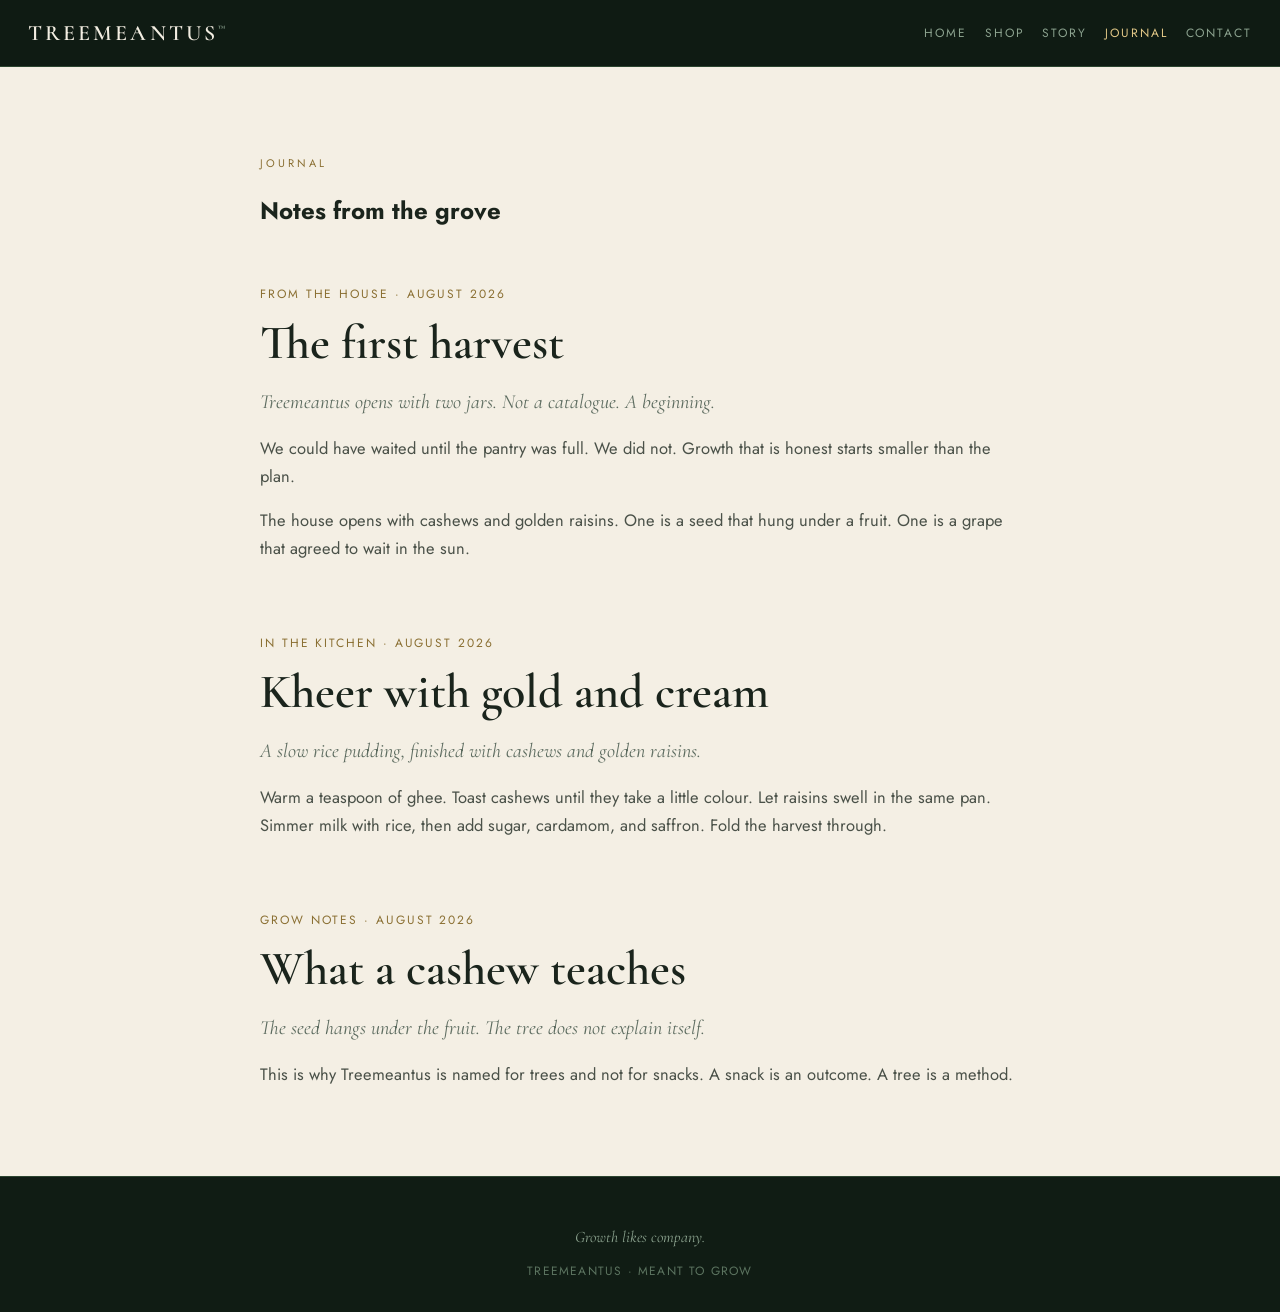
==== journal.html @ 377d45cd "Add shop, story, journal, and contact HTML pages" ====
<!DOCTYPE html>
<html lang="en">
<head>
  <meta charset="UTF-8">
  <meta name="viewport" content="width=device-width, initial-scale=1.0">
  <title>Journal — Treemeantus</title>
  <link rel="preconnect" href="https://fonts.googleapis.com">
  <link href="https://fonts.googleapis.com/css2?family=Cormorant+Garamond:ital,wght@0,600;1,500&family=Cormorant:wght@600&family=Jost:wght@300;400;500&display=swap" rel="stylesheet">
  <link rel="stylesheet" href="style.css">
</head>
<body>
  <header class="nav">
    <a class="nav-brand" href="index.html">Treemeantus<sup>™</sup></a>
    <nav class="nav-links">
      <a href="index.html">Home</a>
      <a href="shop.html">Shop</a>
      <a href="story.html">Story</a>
      <a class="active" href="journal.html">Journal</a>
      <a href="contact.html">Contact</a>
    </nav>
  </header>
  <section class="section parchment">
    <div class="section-narrow">
      <p class="eyebrow">Journal</p>
      <h1 class="display">Notes from the grove</h1>
      <article id="the-first-harvest" style="margin-top:56px;">
        <p class="meta">From the house · August 2026</p>
        <h2 class="display">The first harvest</h2>
        <p class="lede">Treemeantus opens with two jars. Not a catalogue. A beginning.</p>
        <div class="prose">
          <p>We could have waited until the pantry was full. We did not. Growth that is honest starts smaller than the plan.</p>
          <p>The house opens with cashews and golden raisins. One is a seed that hung under a fruit. One is a grape that agreed to wait in the sun.</p>
        </div>
      </article>
      <article id="kheer" style="margin-top:72px;">
        <p class="meta">In the kitchen · August 2026</p>
        <h2 class="display">Kheer with gold and cream</h2>
        <p class="lede">A slow rice pudding, finished with cashews and golden raisins.</p>
        <div class="prose">
          <p>Warm a teaspoon of ghee. Toast cashews until they take a little colour. Let raisins swell in the same pan. Simmer milk with rice, then add sugar, cardamom, and saffron. Fold the harvest through.</p>
        </div>
      </article>
      <article id="cashew" style="margin-top:72px;">
        <p class="meta">Grow notes · August 2026</p>
        <h2 class="display">What a cashew teaches</h2>
        <p class="lede">The seed hangs under the fruit. The tree does not explain itself.</p>
        <div class="prose">
          <p>This is why Treemeantus is named for trees and not for snacks. A snack is an outcome. A tree is a method.</p>
        </div>
      </article>
    </div>
  </section>
  <footer class="site-footer">
    <p class="story">Growth likes company.</p>
    <p>TREEMEANTUS · MEANT TO GROW</p>
  </footer>
</body>
</html>
---- style.css ----
:root {
  --bg-deep: #101c14;
  --bg-panel: #16261a;
  --bg-mid: #1b2c1f;
  --line: #2c4530;
  --gold: #c9a24b;
  --gold-soft: #e3c988;
  --gold-dim: #8a6f32;
  --cream: #f2ede1;
  --sage: #8ca38f;
  --parchment: #f4efe4;
  --ink: #1a241c;
  --muted: #5c6b5f;
}

* { box-sizing: border-box; }
html, body { margin: 0; padding: 0; }
html { scroll-behavior: smooth; }
body {
  background: var(--bg-deep);
  color: var(--cream);
  font-family: "Jost", sans-serif;
  font-weight: 400;
  line-height: 1.55;
}

img { max-width: 100%; display: block; }
a { color: inherit; }

.nav {
  position: sticky;
  top: 0;
  z-index: 20;
  display: flex;
  align-items: center;
  justify-content: space-between;
  gap: 16px;
  padding: 16px 28px;
  background: rgba(16, 28, 20, 0.92);
  border-bottom: 1px solid var(--line);
  backdrop-filter: blur(10px);
}
.nav-brand {
  font-family: "Cormorant", serif;
  font-size: 22px;
  font-weight: 600;
  letter-spacing: 0.14em;
  text-transform: uppercase;
  text-decoration: none;
}
.nav-brand sup { font-size: 10px; color: var(--sage); letter-spacing: 0; }
.nav-links { display: flex; flex-wrap: wrap; gap: 18px; }
.nav-links a {
  text-decoration: none;
  font-size: 12px;
  letter-spacing: 0.16em;
  text-transform: uppercase;
  color: var(--sage);
}
.nav-links a:hover,
.nav-links a.active { color: var(--gold-soft); }

.hero {
  position: relative;
  min-height: 92vh;
  display: flex;
  align-items: center;
  justify-content: center;
  text-align: center;
  padding: 80px 24px 72px;
  overflow: hidden;
}
.hero-bg {
  position: absolute;
  inset: 0;
  background:
    linear-gradient(180deg, rgba(16,28,20,0.55) 0%, rgba(16,28,20,0.45) 50%, #101c14 100%),
    url("https://images.unsplash.com/photo-1441974231531-c6227db76b6e?auto=format&fit=crop&w=1800&q=80") center/cover no-repeat;
}
.hero-inner { position: relative; max-width: 720px; }
.wordmark {
  font-family: "Cormorant", serif;
  font-weight: 600;
  letter-spacing: 0.14em;
  font-size: clamp(40px, 8vw, 72px);
  text-transform: uppercase;
  margin: 0;
}
.wordmark sup { font-size: 0.32em; color: var(--sage); }
.tagline {
  margin: 8px 0 0;
  font-size: 12px;
  font-weight: 500;
  letter-spacing: 0.32em;
  text-transform: uppercase;
  color: var(--gold-soft);
}
.brandline {
  font-family: "Cormorant Garamond", serif;
  font-style: italic;
  font-size: clamp(20px, 3vw, 28px);
  line-height: 1.5;
  color: var(--sage);
  margin: 28px auto 0;
  max-width: 560px;
}
.actions { display: flex; flex-wrap: wrap; justify-content: center; gap: 12px; margin-top: 36px; }

.btn {
  display: inline-flex;
  align-items: center;
  justify-content: center;
  padding: 13px 22px;
  border-radius: 8px;
  text-decoration: none;
  font-size: 13px;
  letter-spacing: 0.12em;
  text-transform: uppercase;
  border: 1px solid transparent;
}
.btn-gold { background: var(--gold); color: var(--bg-deep); }
.btn-gold:hover { background: var(--gold-soft); }
.btn-outline { border-color: var(--gold); color: var(--cream); background: transparent; }
.btn-outline:hover { background: rgba(201, 162, 75, 0.12); }
.btn-forest { background: var(--bg-deep); color: var(--cream); border-color: var(--bg-deep); }

.section { padding: 88px 24px; }
.section-narrow { max-width: 760px; margin: 0 auto; }
.section-wide { max-width: 1120px; margin: 0 auto; }
.parchment { background: var(--parchment); color: var(--ink); }
.forest { background: var(--bg-deep); color: var(--cream); }
.forest-mid { background: var(--bg-mid); }

.eyebrow {
  margin: 0;
  font-size: 11px;
  letter-spacing: 0.28em;
  text-transform: uppercase;
  color: var(--gold-dim);
}
.forest .eyebrow, .forest-mid .eyebrow { color: var(--gold); }
h2.display {
  font-family: "Cormorant Garamond", serif;
  font-weight: 600;
  font-size: clamp(32px, 5vw, 48px);
  margin: 10px 0 0;
  line-height: 1.15;
}
.lede {
  font-family: "Cormorant Garamond", serif;
  font-style: italic;
  font-size: 20px;
  color: var(--muted);
  margin: 16px 0 0;
}
.forest .lede, .forest-mid .lede { color: var(--sage); }
.prose p { color: rgba(26, 36, 28, 0.78); margin: 16px 0 0; font-size: 16.5px; line-height: 1.7; }
.center { text-align: center; }

.grid-3, .grid-2, .grid-4 { display: grid; gap: 20px; margin-top: 40px; }
.grid-3 { grid-template-columns: repeat(3, 1fr); }
.grid-2 { grid-template-columns: repeat(2, 1fr); }
.grid-4 { grid-template-columns: repeat(4, 1fr); }

.card {
  background: #fff;
  border-radius: 12px;
  overflow: hidden;
  box-shadow: 0 0 0 1px rgba(44, 69, 48, 0.12);
  text-decoration: none;
  color: inherit;
}
.card-media {
  aspect-ratio: 4 / 3;
  background: #d7cbb4 center/cover no-repeat;
}
.card-body { padding: 20px; }
.card h3 {
  font-family: "Cormorant Garamond", serif;
  font-size: 26px;
  margin: 6px 0 0;
  color: var(--bg-deep);
}
.price { margin: 10px 0 0; font-size: 14px; letter-spacing: 0.04em; color: var(--gold-dim); }
.meta { font-size: 12px; letter-spacing: 0.16em; text-transform: uppercase; color: var(--gold-dim); }

.room {
  position: relative;
  min-height: 260px;
  border-radius: 12px;
  overflow: hidden;
  text-decoration: none;
  display: flex;
  align-items: flex-end;
}
.room-bg { position: absolute; inset: 0; background-size: cover; background-position: center; }
.room::after {
  content: "";
  position: absolute;
  inset: 0;
  background: linear-gradient(180deg, transparent 20%, rgba(16, 28, 20, 0.88) 100%);
}
.room-copy { position: relative; z-index: 1; padding: 24px; }
.room h3 { font-family: "Cormorant Garamond", serif; font-size: 30px; margin: 6px 0 0; }
.room p { margin: 8px 0 0; color: rgba(242, 237, 225, 0.82); font-size: 14px; max-width: 360px; }

.pillar {
  border: 1px solid var(--line);
  background: var(--bg-panel);
  border-radius: 12px;
  padding: 22px 20px;
}
.pillar h3 { font-family: "Cormorant Garamond", serif; font-size: 26px; color: var(--gold-soft); margin: 0; }
.pillar p { margin: 10px 0 0; color: var(--sage); font-size: 14px; }

.split { display: grid; grid-template-columns: 1fr 1fr; gap: 48px; align-items: center; }
.origin-photos { display: grid; grid-template-columns: 1fr 1fr; gap: 12px; }
.origin-photos figure:nth-child(2) { margin-top: 28px; }
.origin-photos figcaption {
  margin-top: 8px;
  font-size: 11px;
  letter-spacing: 0.2em;
  text-transform: uppercase;
  color: var(--muted);
}
.pack {
  width: 100%;
  border-radius: 12px;
  object-fit: cover;
  aspect-ratio: 3 / 4;
  background: #e8dfcd;
}

.site-footer {
  padding: 48px 24px 32px;
  border-top: 1px solid var(--line);
  text-align: center;
}
.site-footer p { margin: 0; color: #5c7460; font-size: 12px; letter-spacing: 0.1em; }
.site-footer .story {
  font-family: "Cormorant Garamond", serif;
  font-style: italic;
  font-size: 16px;
  color: var(--sage);
  letter-spacing: 0;
  margin-bottom: 12px;
}
.socials {
  display: flex;
  flex-wrap: wrap;
  justify-content: center;
  gap: 16px;
  margin: 0 0 22px;
}
.socials a { color: var(--sage); text-decoration: none; font-size: 12px; letter-spacing: 0.14em; text-transform: uppercase; }
.socials a:hover { color: var(--gold-soft); }

.product-hero { display: grid; grid-template-columns: 1fr 1fr; gap: 40px; align-items: start; }
.product-hero img { width: 100%; border-radius: 12px; background: #fff; aspect-ratio: 1; object-fit: cover; }
.note { margin-top: 16px; font-size: 14px; color: var(--muted); }

@media (max-width: 900px) {
  .grid-3, .grid-4, .split, .product-hero { grid-template-columns: 1fr; }
  .grid-2 { grid-template-columns: 1fr; }
  .origin-photos figure:nth-child(2) { margin-top: 0; }
  .nav { padding: 14px 16px; }
  .section { padding: 64px 18px; }
}
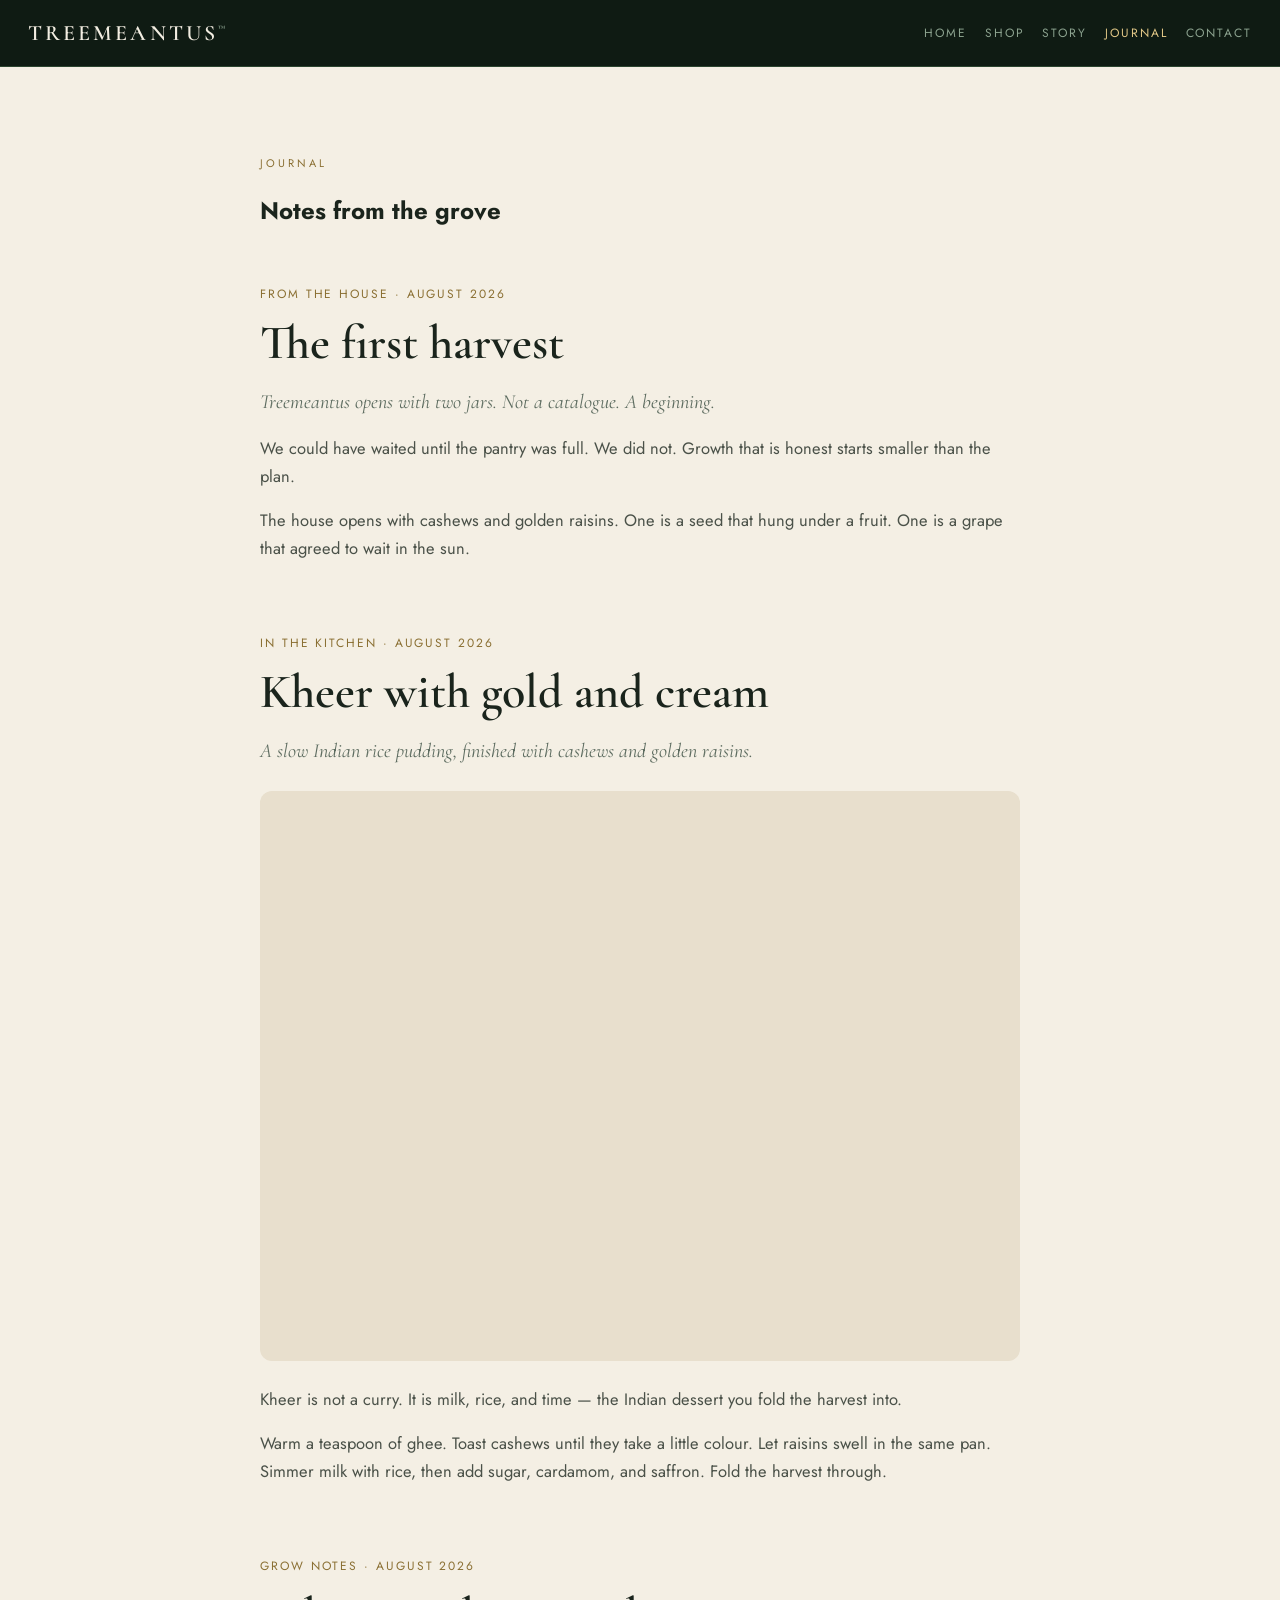
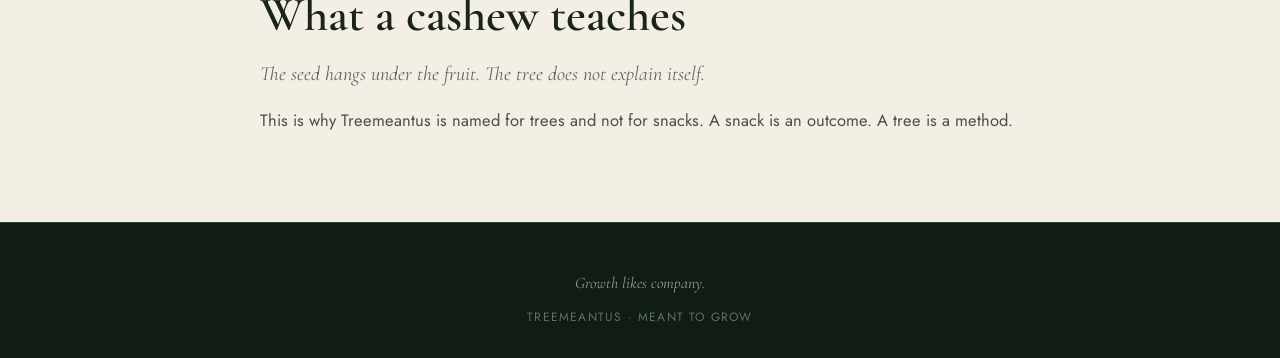
==== commit df421d02: "Replace paneer curry photo with Indian kheer dessert on journal cards" ====
--- a/journal.html
+++ b/journal.html
@@ -7,6 +7,9 @@
   <link rel="preconnect" href="https://fonts.googleapis.com">
   <link href="https://fonts.googleapis.com/css2?family=Cormorant+Garamond:ital,wght@0,600;1,500&family=Cormorant:wght@600&family=Jost:wght@300;400;500&display=swap" rel="stylesheet">
   <link rel="stylesheet" href="style.css">
+  <link rel="stylesheet" href="cashews.css?v=8">
+  <link rel="stylesheet" href="jars.css?v=8">
+  <link rel="stylesheet" href="kheer.css?v=2">
 </head>
 <body>
   <header class="nav">
@@ -35,8 +38,10 @@
       <article id="kheer" style="margin-top:72px;">
         <p class="meta">In the kitchen · August 2026</p>
         <h2 class="display">Kheer with gold and cream</h2>
-        <p class="lede">A slow rice pudding, finished with cashews and golden raisins.</p>
+        <p class="lede">A slow Indian rice pudding, finished with cashews and golden raisins.</p>
+        <div class="card-media img-kheer" role="img" aria-label="Bowl of Indian kheer rice pudding" style="margin:24px 0;border-radius:12px;"></div>
         <div class="prose">
+          <p>Kheer is not a curry. It is milk, rice, and time — the Indian dessert you fold the harvest into.</p>
           <p>Warm a teaspoon of ghee. Toast cashews until they take a little colour. Let raisins swell in the same pan. Simmer milk with rice, then add sugar, cardamom, and saffron. Fold the harvest through.</p>
         </div>
       </article>
--- a/cashews.css
+++ b/cashews.css
@@ -0,0 +1,6 @@
+.img-cashews,.photo-cashews{background-image:url("[data-uri]");background-size:contain;background-position:center;background-repeat:no-repeat;background-color:#f7f3ea}
+.duo{display:grid;grid-template-columns:1fr 1fr;gap:10px}
+.duo .product-photo{width:100%;min-height:0}
+.duo-media{display:grid;grid-template-columns:1fr 1fr;aspect-ratio:4/3}
+.duo-media>div{background-size:contain;background-position:center;background-repeat:no-repeat;background-color:#f7f3ea}
+.product-photo{width:100%;border-radius:12px;aspect-ratio:1;min-height:280px}
--- a/jars.css
+++ b/jars.css
@@ -0,0 +1,13 @@
+.img-cashews,.photo-cashews,.img-raisins,.photo-raisins{
+  background-size:contain;
+  background-position:center;
+  background-repeat:no-repeat;
+  background-color:#f7f3ea;
+}
+.duo{display:grid;grid-template-columns:1fr 1fr;gap:10px}
+.duo .product-photo{width:100%;min-height:0}
+.duo-media{display:grid;grid-template-columns:1fr 1fr;aspect-ratio:4/3;background-image:none}
+.duo-media>div{background-size:contain;background-position:center;background-repeat:no-repeat;background-color:#f7f3ea}
+.product-photo{aspect-ratio:1;min-height:280px;border-radius:12px;background-color:#f7f3ea;background-size:contain;background-position:center;background-repeat:no-repeat}
+.card-media.duo-media,.room-bg.duo-media{background-image:none;background-color:#f7f3ea}
+.room-bg.duo-media{display:grid;grid-template-columns:1fr 1fr}
--- a/kheer.css
+++ b/kheer.css
@@ -0,0 +1 @@
+.img-kheer,.photo-kheer{background-image:url("https://upload.wikimedia.org/wikipedia/commons/thumb/0/0a/Rice_Kheer_or_Rice_Pudding.JPG/1280px-Rice_Kheer_or_Rice_Pudding.JPG");background-size:cover;background-position:center;background-repeat:no-repeat;background-color:#e8dfcd;}
